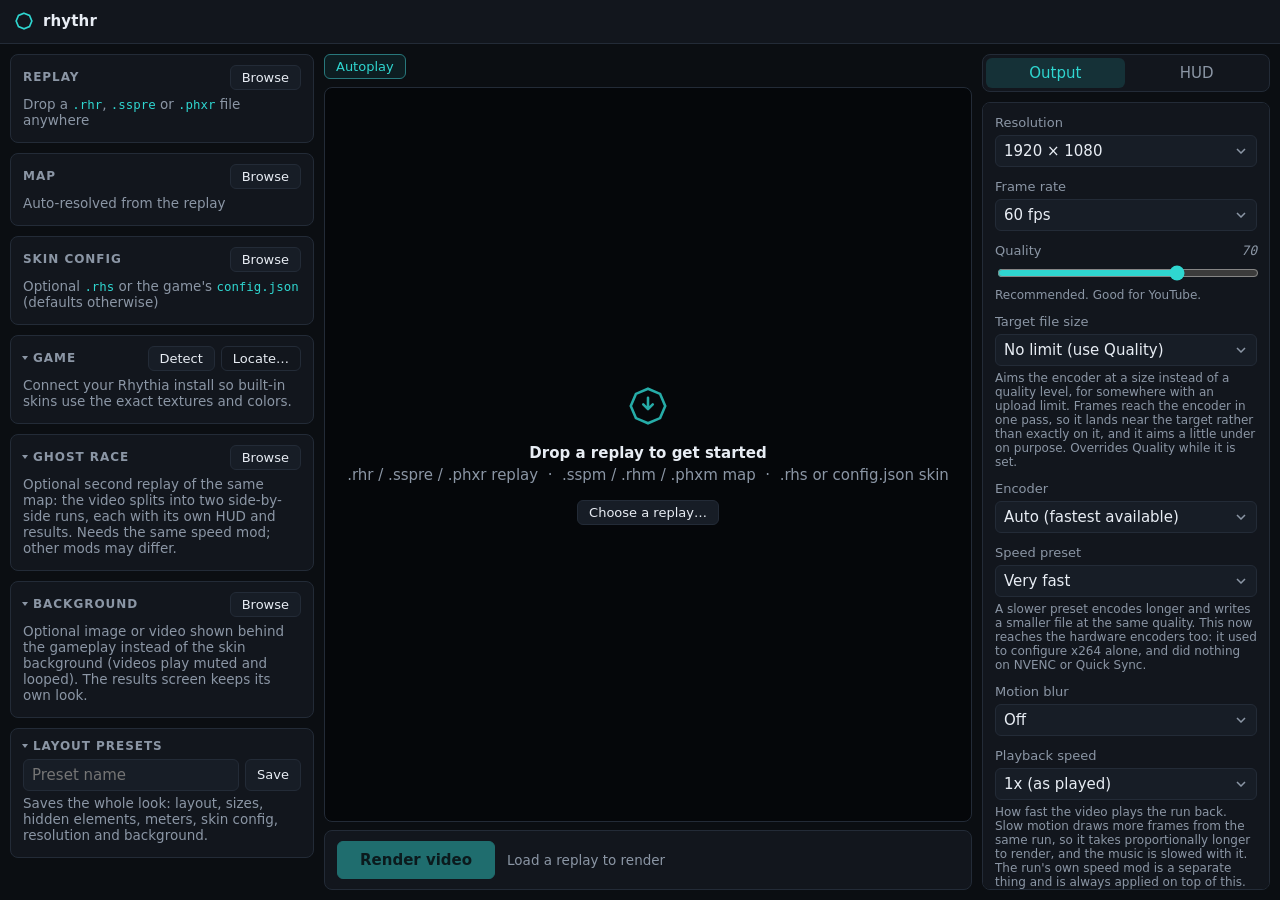
==== crates/gui/ui/index.html @ 2270a9af "Merge sspre into next: one branch for the combined test builds next collects every unreleased featur" ====
<!doctype html>
<html lang="en">
<head>
  <meta charset="utf-8" />
  <meta name="viewport" content="width=device-width, initial-scale=1" />
  <title>rhythr</title>
  <link rel="stylesheet" href="style.css" />
</head>
<body>
  <header id="topbar">
    <div class="brand">
      <svg viewBox="0 0 24 24" width="20" height="20" aria-hidden="true">
        <polygon points="12,2.6 18.6,5.4 21.4,12 18.6,18.6 12,21.4 5.4,18.6 2.6,12 5.4,5.4"
                 fill="none" stroke="var(--accent)" stroke-width="2"/>
      </svg>
      <span>rhythr</span>
      <span class="ver" id="app-ver"></span>
    </div>
    <div id="topbar-info" class="muted"></div>
  </header>

  <main id="layout">
    <!-- ─────────── left rail: sources ─────────── -->
    <aside id="sources">
      <section class="card" id="card-replay">
        <div class="card-head">
          <h2>Replay</h2>
          <button class="btn small" id="btn-replay">Browse</button>
        </div>
        <div class="card-body" id="replay-body">
          <p class="hint">Drop a <code>.rhr</code>, <code>.sspre</code> or <code>.phxr</code> file anywhere</p>
        </div>
      </section>

      <section class="card" id="card-map">
        <div class="card-head">
          <h2>Map</h2>
          <span class="head-actions">
            <button class="btn small" id="btn-map-dl" hidden>Download</button>
            <button class="btn small" id="btn-map">Browse</button>
          </span>
        </div>
        <div class="card-body" id="map-body">
          <p class="hint">Auto-resolved from the replay</p>
        </div>
      </section>

      <section class="card" id="card-config">
        <div class="card-head">
          <h2>Skin config</h2>
          <span class="head-actions">
            <button class="btn small ghost" id="btn-config-clear" hidden>Clear</button>
            <button class="btn small" id="btn-config">Browse</button>
          </span>
        </div>
        <div class="card-body" id="config-body">
          <p class="hint">Optional <code>.rhs</code> or the game's <code>config.json</code> (defaults otherwise)</p>
        </div>
      </section>

      <section class="card optional" id="card-game">
        <div class="card-head">
          <h2>Game</h2>
          <span class="chip warn" id="game-head-chip" hidden>not connected</span>
          <span class="head-actions">
            <button class="btn small" id="btn-game-detect" title="Search your Steam libraries and read the built-in assets from the game">Detect</button>
            <button class="btn small ghost" id="btn-game-exe" title="Pick the Rhythia executable yourself">Locate…</button>
          </span>
        </div>
        <div class="card-body" id="game-body">
          <p class="hint">Connect your Rhythia install so built-in skins use the exact textures and colors.</p>
        </div>
      </section>

      <section class="card optional" id="card-ghost">
        <div class="card-head">
          <h2>Ghost race</h2>
          <span class="head-actions">
            <button class="btn small ghost" id="btn-ghost-clear" hidden>Clear</button>
            <button class="btn small" id="btn-ghost">Browse</button>
          </span>
        </div>
        <div class="card-body" id="ghost-body">
          <p class="hint">Optional second replay of the same map: the video splits into two side-by-side runs, each with its own HUD and results. Needs the same speed mod; other mods may differ.</p>
        </div>
      </section>

      <section class="card optional" id="card-background">
        <div class="card-head">
          <h2>Background</h2>
          <span class="head-actions">
            <button class="btn small ghost" id="btn-bg-clear" hidden>Clear</button>
            <button class="btn small" id="btn-bg">Browse</button>
          </span>
        </div>
        <div class="card-body" id="bg-body">
          <p class="hint">Optional image or video shown behind the gameplay instead of the skin background (videos play muted and looped). The results screen keeps its own look.</p>
        </div>
      </section>

      <section class="card optional" id="card-presets">
        <div class="card-head">
          <h2>Layout presets</h2>
        </div>
        <div class="card-body">
          <ul id="preset-list"></ul>
          <div class="row" style="display:flex;gap:6px;margin-top:6px">
            <input type="text" id="preset-name" placeholder="Preset name" style="flex:1;min-width:0" />
            <button class="btn small" id="btn-preset-save">Save</button>
          </div>
          <p class="hint">Saves the whole look: layout, sizes, hidden elements, meters, skin config, resolution and background.</p>
        </div>
      </section>

      <section class="card" id="card-recent" hidden>
        <div class="card-head"><h2>Recent replays</h2></div>
        <ul id="recent-list"></ul>
      </section>
    </aside>

    <!-- ─────────── center: preview + render ─────────── -->
    <section id="center">
      <div id="tools-row">
      <span id="mode-tools">
        <button class="btn small accent" id="btn-autoplay" title="Render a map with a synthetic cursor: no replay needed">Autoplay</button>
      </span>
      <span id="preview-tools" hidden>
        <button class="btn small accent" id="btn-analyze" hidden title="Open the Analyze window: full-size replay, slow motion, overlays and stats">Analyze</button>
        <button class="btn small" id="btn-kit" title="Design your own note from parts: add, cut, depth, glass, effects; one .rhs for rhythr and the game">Note Designer</button>
        <span class="tool-sep" aria-hidden="true"></span>
        <button class="btn small ghost" id="btn-edit-hud" title="Drag any HUD element where you want it. Positions save automatically and apply to every render">Edit HUD</button>
        <button class="btn small ghost" id="btn-hud-undo" hidden title="Undo the last layout change (Ctrl+Z)">Undo</button>
        <button class="btn small ghost" id="btn-hud-redo" hidden title="Redo an undone layout change (Ctrl+Y)">Redo</button>
        <button class="btn small ghost" id="btn-hud-grid" hidden title="Snap grid for the HUD editor">Grid: Off</button>
        <button class="btn small ghost" id="btn-hud-reset" hidden title="Put every HUD element (meters included) back to its standard position and size. Visibility and the meters' size sliders stay as they are">Reset layout</button>
      <span id="thumb-wrap">
        <button class="btn small" id="btn-frame" title="Save a shareable score card (PNG) of this run">Save thumbnail ▾</button>
        <div id="thumb-menu" hidden>
          <button data-w="1200" data-h="630">Discord<small>1200 × 630</small></button>
          <button data-w="1280" data-h="720">YouTube<small>1280 × 720</small></button>
          <button data-w="1080" data-h="1920">TikTok / Shorts<small>1080 × 1920</small></button>
          <button data-w="1080" data-h="1080">Square<small>1080 × 1080</small></button>
        </div>
      </span>
      </span>
      </div>
      <div id="preview-wrap">
        <div id="autoplay-picker" hidden role="dialog" aria-label="Exported maps">
          <div class="ap-head">
            <h3>Exported maps</h3>
            <span class="ap-actions">
              <button class="btn small ghost" id="ap-howto" type="button">How do I export?</button>
              <button class="btn small ghost" id="ap-open" type="button">Open folder</button>
              <button class="btn small ghost" id="ap-refresh" type="button">Refresh</button>
              <button class="btn small ghost" id="ap-choose" type="button" title="Pick the export folder yourself (for unusual installs)">Choose folder</button>
            </span>
            <span class="ap-path" id="ap-path"></span>
          </div>
          <div class="ap-howto" id="ap-howto-text" hidden>
            In the game, right-click a map in the song list and choose <b>Export</b>. The <code>.rhm</code> lands in the folder above and shows up here within a second, no restart needed.
            <ol><li>Right-click the map</li><li>Export</li><li>Come back here, it is in the list</li></ol>
          </div>
          <div class="ap-search"><input type="text" id="ap-search" placeholder="Search title, artist or mapper" aria-label="Search maps" spellcheck="false" /></div>
          <div class="ap-list" id="ap-list"></div>
          <div class="ap-empty" id="ap-empty" hidden>No exported maps yet. In the game, right-click a map and choose Export; it appears here on its own.</div>
          <div class="ap-foot"><span id="ap-count"></span><span>Newest first · Enter picks the first · Esc closes</span></div>
        </div>
        <div id="dropzone">
          <svg viewBox="0 0 24 24" width="44" height="44" aria-hidden="true">
            <polygon points="12,2.6 18.6,5.4 21.4,12 18.6,18.6 12,21.4 5.4,18.6 2.6,12 5.4,5.4"
                     fill="none" stroke="currentColor" stroke-width="1.4"/>
            <path d="M12 7.5v6.2m0 0-2.6-2.6m2.6 2.6 2.6-2.6" fill="none"
                  stroke="currentColor" stroke-width="1.4" stroke-linecap="round"/>
          </svg>
          <p><strong>Drop a replay to get started</strong></p>
          <p class="muted">.rhr / .sspre / .phxr replay &nbsp;·&nbsp; .sspm / .rhm / .phxm map &nbsp;·&nbsp; .rhs or config.json skin</p>
          <button class="btn small" id="btn-drop-open" type="button">Choose a replay…</button>
        </div>
        <img id="preview-img" alt="" hidden />
        <div id="preview-msg" hidden></div>
      </div>

      <div id="scrub-row" hidden>
        <span id="scrub-time" class="mono">0:00</span>
        <canvas id="scrubber" height="46"></canvas>
        <span id="scrub-len" class="mono">0:00</span>
      </div>
      <div id="clip-row" hidden>
        <button class="btn small" id="btn-clip-in" title="Clip starts at the playhead">Set start</button>
        <button class="btn small" id="btn-clip-out" title="Clip ends at the playhead">Set end</button>
        <input type="text" id="clip-in" class="mono" inputmode="decimal" spellcheck="false"
               style="width:6.4rem" aria-label="Clip start"
               title="Clip start as mm:ss.ms. Type it, or nudge with ↑ / ↓ (one frame, Shift = one second)" />
        <span class="muted" aria-hidden="true">-</span>
        <input type="text" id="clip-out" class="mono" inputmode="decimal" spellcheck="false"
               style="width:6.4rem" aria-label="Clip end"
               title="Clip end as mm:ss.ms. Type it, or nudge with ↑ / ↓ (one frame, Shift = one second)" />
        <span id="clip-label" class="mono muted" title="Clip length"></span>
        <button class="btn small ghost" id="btn-clip-clear" hidden title="Render the full run again">✕</button>
        <span style="flex:1"></span>
        <span id="clip-suggest"></span>
        <input type="text" id="clip-mark-name" placeholder="name this range" style="width:8.5rem" hidden />
        <button class="btn small ghost" id="btn-clip-save" hidden title="Save this range so it survives the next one and the next session">Save range</button>
      </div>
      <div id="clip-marks" hidden></div>

      <div id="render-bar">
        <button class="btn primary" id="btn-render" disabled>Render video</button>
        <button class="btn danger" id="btn-cancel" hidden>Cancel</button>
        <div id="render-status">
          <div id="render-progress-track" hidden><div id="render-progress-fill"></div></div>
          <div id="render-text" class="muted">Load a replay to render</div>
          <div id="render-target" class="muted mono" hidden></div>
        </div>
        <button class="btn ghost" id="btn-open-out" hidden>Show file</button>
      </div>
    </section>

    <!-- ─────────── right: settings ─────────── -->
    <aside id="settings">
      <nav id="tabs">
        <button class="tab" data-tab="autoplay" id="tab-btn-autoplay" hidden>Autoplay</button>
        <button class="tab active" data-tab="output">Output</button>
        <button class="tab" data-tab="hud">HUD</button>
      </nav>

      <div class="tab-page" id="tab-autoplay" hidden>
        <div class="field">
          <span>Aim</span>
          <div class="seg" role="group" aria-label="Aim">
            <button type="button" id="ap-aim-centre" class="on">Centre</button>
            <button type="button" id="ap-aim-flow">Flow</button>
          </div>
          <span class="sub" id="ap-aim-hint">Through the centre of every note. In a stream the speed stays steady and a back-and-forth loops, but a corner is turned on the note itself.</span>
        </div>
        <div class="field">
          <span>Movement</span>
          <div class="seg" role="group" aria-label="Movement">
            <button type="button" id="ap-movement-normal">Normal</button>
            <button type="button" id="ap-movement-dance" class="on">Cursor dance</button>
          </div>
          <span class="sub" id="ap-movement-hint">One round line through the notes, swung wide: the farther the next note and the more time, the wider the arc, and a straight row of jumps is woven through from side to side. Same spot with time: a boomerang out and back. Never a jump, never a spike on a note.</span>
        </div>
        <label class="field" id="ap-dance-field">
          <span>Dance amount <em id="ap-dance-val" class="mono">medium</em></span>
          <input type="range" id="ap-dance" min="1" max="3" step="1" value="2" />
          <span class="sub">How wide the arcs and boomerangs get when there is time. Close notes always stay almost straight, whatever this says.</span>
        </label>
        <label class="field">
          <span>Rest in the centre after <em id="ap-rest-val" class="mono">4.5 s</em></span>
          <input type="range" id="ap-rest" min="2" max="8" step="0.5" value="4.5" />
          <span class="sub" id="ap-rest-hint">Real seconds without a note. With a speed mod the map time is divided by it, so the feel stays the same.</span>
        </label>
        <div class="field">
          <span>Speed mod</span>
          <select id="ap-speed"></select>
          <span class="sub">Song, approach and the cursor all follow it, like the game's own speed mod.</span>
        </div>
        <div class="field">
          <span>Banner</span>
          <div class="seg" role="group" aria-label="Banner">
            <button type="button" id="ap-banner-on" class="on">On</button>
            <button type="button" id="ap-banner-off">Off</button>
          </div>
          <span class="sub" id="ap-banner-hint">The AUTOPLAY ticker runs across the top of the video.</span>
        </div>
        <div class="ap-fixed"><span>Player name</span><span class="mono">Autoplay</span></div>
        <div class="ap-fixed"><span>Accuracy</span><span class="mono">100.00%, full combo</span></div>
        <div class="ap-note" id="ap-note" hidden></div>
        <div class="ap-note"><b>Marked as autoplay.</b> Every autoplay render carries a hidden mark that survives re-encoding and a metadata tag; neither can be switched off. The banner across the top is yours to keep or drop.</div>
      </div>

      <div class="tab-page" id="tab-output">
        <div class="field">
          <span>Resolution</span>
          <select id="set-res">
            <option value="1280x720">1280 × 720</option>
            <option value="1920x1080" selected>1920 × 1080</option>
            <option value="2560x1440">2560 × 1440</option>
            <option value="3840x2160">3840 × 2160</option>
            <option value="1080x1920">1080 × 1920 (vertical)</option>
            <option value="720x1280">720 × 1280 (vertical)</option>
            <option value="custom">Custom…</option>
          </select>
          <div class="row" id="res-custom" hidden>
            <input type="text" id="set-res-w" class="mono" inputmode="numeric" spellcheck="false"
                   aria-label="Width" title="Width in pixels (320-7680, rounded to a multiple of 4 so the colour conversion stays on the GPU)" />
            <span class="sub" style="align-self:center">×</span>
            <input type="text" id="set-res-h" class="mono" inputmode="numeric" spellcheck="false"
                   aria-label="Height" title="Height in pixels (240-4320, rounded to an even number)" />
          </div>
        </div>
        <div class="field">
          <span>Frame rate</span>
          <select id="set-fps">
            <option value="30">30 fps</option>
            <option value="60" selected>60 fps</option>
            <option value="120">120 fps</option>
            <option value="custom">Custom…</option>
          </select>
          <input type="text" id="set-fps-custom" class="mono" inputmode="numeric" spellcheck="false"
                 aria-label="Frames per second" title="Frames per second (24-240)" hidden />
        </div>
        <label class="field">
          <span>Quality <em id="quality-val" class="mono">70</em></span>
          <input type="range" id="set-quality" min="0" max="100" step="5" value="70" />
          <span class="sub" id="quality-hint">Recommended. Good for YouTube.</span>
        </label>
        <label class="field">
          <span>Target file size</span>
          <select id="set-targetsize">
            <option value="0" selected>No limit (use Quality)</option>
            <option value="10">10 MB</option>
            <option value="25">25 MB</option>
            <option value="50">50 MB</option>
            <option value="100">100 MB</option>
            <option value="500">500 MB</option>
          </select>
          <span class="sub" id="targetsize-note">Aims the encoder at a size instead of a quality level, for somewhere with an upload limit. Frames reach the encoder in one pass, so it lands near the target rather than exactly on it, and it aims a little under on purpose. Overrides Quality while it is set.</span>
        </label>
        <label class="field">
          <span>Encoder</span>
          <select id="set-encoder">
            <option value="auto" selected>Auto (fastest available)</option>
          </select>
          <span class="sub" id="encoder-note" hidden></span>
        </label>
        <label class="field">
          <span>Speed preset</span>
          <select id="set-preset">
            <option value="ultrafast">Ultrafast</option>
            <option value="superfast">Superfast</option>
            <option value="veryfast" selected>Very fast</option>
            <option value="faster">Faster</option>
            <option value="fast">Fast</option>
            <option value="medium">Medium</option>
            <option value="slow">Slow</option>
            <option value="slower">Slower</option>
            <option value="veryslow">Very slow</option>
          </select>
          <span class="sub">A slower preset encodes longer and writes a smaller file at the same quality. This now reaches the hardware encoders too: it used to configure x264 alone, and did nothing on NVENC or Quick Sync.</span>
        </label>
        <label class="field">
          <span>Motion blur</span>
          <select id="set-mblur">
            <option value="0" selected>Off</option>
            <option value="1">Light</option>
            <option value="2">Strong</option>
          </select>
        </label>
        <label class="field">
          <span>Playback speed</span>
          <select id="set-outspeed">
            <option value="0.1">0.1x (ten times as long)</option>
            <option value="0.25">0.25x (four times as long)</option>
            <option value="0.5">0.5x (twice as long)</option>
            <option value="0.75">0.75x</option>
            <option value="1" selected>1x (as played)</option>
            <option value="1.5">1.5x</option>
            <option value="2">2x (half as long)</option>
            <option value="4">4x (a quarter as long)</option>
          </select>
          <span class="sub">How fast the video plays the run back. Slow motion draws more frames from the same run, so it takes proportionally longer to render, and the music is slowed with it. The run's own speed mod is a separate thing and is always applied on top of this.</span>
        </label>
        <div class="field">
          <span>Soundtrack</span>
          <div class="row">
            <input type="text" id="set-audio" placeholder="The map's own audio" readonly />
            <button class="btn small" id="btn-audio">…</button>
            <button class="btn small ghost" id="btn-audio-clear" hidden>Clear</button>
          </div>
          <span class="check" id="audio-ownspeed-row" hidden><input type="checkbox" id="set-audio-ownspeed" /> Keep this track at its own speed</span>
          <span class="sub" id="audio-note">Use a different file instead of the map's audio. Needed for maps whose file stores only the song's name, which otherwise render silent. Leave the box unticked when the file is the map's song (it then follows the run's speed mod, as the game does); tick it when it is a replacement soundtrack that should play unaltered.</span>
        </div>
        <label class="field">
          <span>Speed-mod pitch</span>
          <select id="set-pitch">
            <option value="auto" selected>Follow the replay</option>
            <option value="pitched">Pitched (shifts with the speed)</option>
            <option value="locked">Locked (tempo only)</option>
          </select>
          <span class="sub">What a speed mod does to the song, mirroring the game's own Pitch Lock toggle. Replays from Release 41 onwards record the player's choice and "Follow the replay" uses it; older replays were always pitched. Only audible on runs with a speed mod.</span>
        </label>
        <label class="field">
          <span>Music volume <em id="musicvol-val" class="mono">100%</em></span>
          <input type="range" id="set-musicvol" min="0" max="150" step="5" value="100" />
        </label>
        <label class="field">
          <span>Hit sounds <em id="hitvol-val" class="mono">50%</em></span>
          <input type="range" id="set-hitvol" min="0" max="150" step="5" value="50" />
          <select id="set-hitsound" style="margin-top:4px">
            <option value="default" selected>Default (the game's hit sound)</option>
            <option value="bass">Bass</option>
            <option value="creamy">Creamy</option>
            <option value="pick">Pick</option>
            <option value="vulnus">Vulnus</option>
            <option value="__custom">Choose a file…</option>
          </select>
          <button class="btn small ghost" id="btn-hitsound-play" style="margin-top:4px" title="Play the selected hit sound">▶ Preview sound</button>
          <span class="sub">Hit/miss sounds at the exact hit times. The named packs are the game's own alternatives; a chosen file can be any audio your ffmpeg reads. Needs the game connected for the built-ins. 0% = off.</span>
        </label>
        <label class="field">
          <span>Results screen</span>
          <select id="set-results">
            <option value="0">Off</option>
            <option value="4" selected>4 seconds</option>
            <option value="6">6 seconds</option>
            <option value="10">10 seconds</option>
          </select>
          <span class="sub" id="results-note" hidden></span>
        </label>
        <div class="field">
          <span>Output folder</span>
          <div class="row">
            <input type="text" id="set-outdir" placeholder="Videos folder" readonly />
            <button class="btn small" id="btn-outdir">…</button>
          </div>
        </div>
        <label class="field">
          <span>File name</span>
          <input type="text" id="set-filename" placeholder="Player - Song.mp4" />
        </label>
        <details id="advanced">
          <summary>Advanced</summary>
          <label class="field">
            <span>Interface size <em id="uiscale-val" class="mono">100%</em></span>
            <input type="range" id="set-uiscale" min="80" max="160" step="5" value="100" />
            <span class="sub">Size of this window's text and panels: Ctrl+= larger, Ctrl+- smaller, Ctrl+0 back to 100%. Does not affect the render.</span>
          </label>
          <label class="field">
            <span>ffmpeg path</span>
            <input type="text" id="set-ffmpeg" placeholder="bundled / PATH" />
          </label>
          <label class="field">
            <span class="check"><input type="checkbox" id="set-tcpfeed" /> Fast frame transport</span>
            <span class="sub">Sends frames to the encoder over a local connection instead of a pipe. Worth up to a third of the render time on a fast graphics card, nothing on a slow one. Checked before it is used and quietly skipped if your ffmpeg cannot do it.</span>
          </label>
          <div class="field">
            <span>Write size</span>
            <div class="row">
              <select id="set-socket-chunk"
                      title="How much of each frame is handed over per write. 256 KiB was at or near the fastest at every output size measured">
                <option value="64">64 KiB</option>
                <option value="256">256 KiB (recommended)</option>
                <option value="1024">1 MiB</option>
                <option value="0">Whole frame</option>
              </select>
              <button class="btn small" id="btn-bench-transport"
                      title="Try every way of handing frames to the encoder and keep the fastest one for this machine">Measure fastest</button>
            </div>
            <span class="sub" id="bench-note">Pick one yourself, or let rhythr measure. Measuring takes about ten seconds and keeps its result, including across updates. It measures the transport alone (nothing rendered, nothing encoded), so its number is far above real render speed, and it only changes your choice when something is faster by more than the measurement can be wrong by.</span>
          </div>
          <div class="field">
            <span>Diagnostics</span>
            <div class="row">
              <button class="btn small" id="btn-diagnostics"
                      title="Write a text file describing this build, your ffmpeg and encoders, your GPU and what is loaded (everything a bug report needs)">Save to file…</button>
              <button class="btn small" id="btn-diagnostics-copy"
                      title="Put the same report on the clipboard, ready to paste into a bug report">Copy</button>
            </div>
            <span class="sub" id="diagnostics-note">No personal data: home folders are shortened to ~ and only file names are listed.</span>
          </div>
        </details>
      </div>

      <div class="tab-page" id="tab-hud" hidden>
        <div class="hud-note muted">
          Overrides sit on top of the skin config and are saved for every
          future render. <span class="dot mod"></span> = differs from config.
        </div>
        <div id="hud-groups"></div>
        <button class="btn ghost wide" id="btn-hud-config-reset">Reset all to config</button>
      </div>
    </aside>
  </main>

  <div id="update-banner" hidden>
    <span id="update-text"></span>
    <button class="btn small primary" id="btn-update">Install &amp; restart</button>
    <button class="btn small ghost" id="btn-update-later">Later</button>
  </div>
  <div id="drop-overlay" hidden><span>Drop to load</span></div>
  <script src="app.js"></script>
</body>
</html>
---- crates/gui/ui/style.css ----
/* rhythr desktop UI: dark, committed to the game's look. */

:root {
  --bg: #0b0e12;
  --panel: #12161d;
  --panel-2: #171d26;
  --border: #232b37;
  --text: #e8edf4;
  --muted: #8b96a5;
  --accent: #2fd6d0;
  --accent-soft: rgba(47, 214, 208, 0.14);
  --danger: #ff5d6c;
  --ok: #58d68b;
  --warn: #f2c14e;
  --radius: 8px;
  --radius-sm: 6px;
  --radius-pill: 99px;

  /* Every size the interface scale has to move is expressed against the root
     font size, so setting --ui-scale (app.js) is all the scaling there is. */
  --ui-scale: 1;
  font-size: calc(15px * var(--ui-scale));
  --fs-xs: 0.8rem;
  --fs-sm: 0.8667rem;
  --fs-md: 0.9rem;
  --fs-lg: 0.9333rem;
  --fs-xl: 1.3333rem;
  --pad-card: 0.6667rem 0.8rem;
  --pad-row: 0.3333rem 0.4rem;
  --topbar-h: 2.9333rem;
}

* { box-sizing: border-box; }

/* display:flex/grid on a rule would defeat the hidden attribute. */
[hidden] { display: none !important; }

select, option { background: var(--panel-2); color: var(--text); }

html, body {
  margin: 0;
  height: 100%;
  background: var(--bg);
  color: var(--text);
  font-family: system-ui, -apple-system, "Segoe UI", sans-serif;
  overflow: hidden;
  user-select: none;
  -webkit-user-select: none;
}

.mono { font-family: ui-monospace, "Cascadia Mono", Consolas, monospace; font-variant-numeric: tabular-nums; }
.muted { color: var(--muted); }
code { font-family: ui-monospace, Consolas, monospace; color: var(--accent); font-size: 0.92em; }

/* ───────────────────────── frame ───────────────────────── */

#topbar {
  display: flex; align-items: center; justify-content: space-between;
  height: var(--topbar-h); padding: 0 0.9333rem;
  border-bottom: 1px solid var(--border);
  background: var(--panel);
}
.brand { display: flex; align-items: center; gap: 9px; font-weight: 600; letter-spacing: 0.01em; }
.brand .ver { color: var(--muted); font-weight: 400; font-size: var(--fs-sm); }
#topbar-info { font-size: var(--fs-sm); }

#layout {
  display: grid;
  grid-template-columns: 20.2667rem 1fr 19.2rem;
  gap: 0.6667rem;
  padding: 0.6667rem;
  height: calc(100vh - var(--topbar-h));
  min-height: 0;
}

#sources, #settings { display: flex; flex-direction: column; gap: 0.6667rem; min-height: 0; overflow-y: auto; overflow-x: hidden; }
#center { display: flex; flex-direction: column; gap: 0.5333rem; min-width: 0; min-height: 0; justify-content: center; }

/* ───────────────────────── cards ───────────────────────── */

.card {
  background: var(--panel);
  border: 1px solid var(--border);
  border-radius: var(--radius);
  padding: var(--pad-card);
  flex-shrink: 0;
}
.card-head { display: flex; align-items: center; justify-content: space-between; margin-bottom: 6px; }
.card-head h2 { margin: 0; font-size: var(--fs-xs); text-transform: uppercase; letter-spacing: 0.08em; color: var(--muted); font-weight: 600; }

/* Optional sources (game link, ghost, background, presets) each held a
   paragraph of explanation forever, so the rail was eight equally loud
   cards. They fold away; the title stays as the way back in. */
.card.optional .card-head h2 {
  cursor: pointer;
  display: inline-flex; align-items: center; gap: 6px;
  user-select: none;
}
.card.optional .card-head h2::before {
  content: ""; width: 0; height: 0;
  border-left: 4px solid currentColor;
  border-top: 3.5px solid transparent;
  border-bottom: 3.5px solid transparent;
  transform: rotate(90deg);
  transition: transform 120ms ease;
}
.card.optional.collapsed .card-head h2::before { transform: rotate(0deg); }
.card.optional.collapsed .card-body { display: none; }
.card.optional .card-head h2:hover { color: var(--text); }
.card.optional.collapsed .card-head { margin-bottom: 0; }
.head-actions { display: flex; gap: 6px; }
.card-body .hint { margin: 4px 0; color: var(--muted); font-size: var(--fs-md); }

.src-title { font-weight: 600; margin: 2px 0 3px; overflow-wrap: anywhere; }
.src-meta { font-size: var(--fs-sm); color: var(--muted); line-height: 1.55; overflow-wrap: anywhere; }
/* A file path has no spaces to break at, so it used to widen the whole rail
   and put a horizontal scrollbar under it. Keep it on one line, full text in
   the tooltip. */
.src-path {
  white-space: nowrap; overflow: hidden; text-overflow: ellipsis;
}
.src-meta b { color: var(--text); font-weight: 500; }

/* Numeric fields want tabular figures, but `input, select { font: inherit }`
   further down outranks the .mono class, so they are named here instead. */
#clip-row input,
#tab-output input.mono {
  font-family: ui-monospace, "Cascadia Mono", Consolas, monospace;
  font-variant-numeric: tabular-nums;
}

.chip {
  display: inline-flex; align-items: center; gap: 5px;
  font-size: var(--fs-xs); padding: 2px 8px; border-radius: var(--radius-pill);
  border: 1px solid var(--border); margin-top: 6px;
}
.chip::before { content: ""; width: 6px; height: 6px; border-radius: 50%; background: currentColor; }
.chip.ok { color: var(--ok); border-color: rgba(88, 214, 139, 0.35); }
.chip.bad { color: var(--danger); border-color: rgba(255, 93, 108, 0.4); }
.chip.warn { color: var(--warn); border-color: rgba(242, 193, 78, 0.4); }
/* Inline warning inside a meta line, where a chip would be too loud. */
.warnish { color: var(--warn); }

/* Saved clip ranges, under the clip row. */
#clip-marks { display: flex; flex-wrap: wrap; gap: 0.2667rem; margin-top: 0.2667rem; }
#clip-marks .mark {
  display: inline-flex; align-items: center; gap: 0.2667rem;
  border: 1px solid var(--border); border-radius: 999px;
  padding: 0.0667rem 0.2667rem 0.0667rem 0.5333rem;
  font-size: 0.7333rem; background: var(--panel);
}
#clip-marks .mark button {
  background: none; border: 0; color: inherit; cursor: pointer;
  padding: 0 0.1333rem; font: inherit; opacity: 0.6;
}
#clip-marks .mark button:hover { opacity: 1; }
#clip-marks .mark .go { cursor: pointer; }
#clip-marks .mark.on { border-color: var(--accent); color: var(--accent); }
.chip.info { color: var(--accent); border-color: rgba(47, 214, 208, 0.35); }

/* Recent replays and layout presets are the same row in two rails. */
#recent-list, #preset-list { list-style: none; margin: 0; padding: 0; }
#recent-list li, #preset-list li {
  padding: var(--pad-row); border-radius: 5px; cursor: pointer;
  font-size: var(--fs-sm); color: var(--muted);
}
#recent-list li:hover, #preset-list li:hover { background: var(--panel-2); color: var(--text); }
#recent-list li { white-space: nowrap; overflow: hidden; text-overflow: ellipsis; }

/* ───────────────────────── preview ───────────────────────── */

#preview-wrap {
  position: relative; flex: 1; min-height: 0; width: 100%; align-self: center;
  background: #05070a;
  border: 1px solid var(--border); border-radius: var(--radius);
  display: flex; align-items: center; justify-content: center;
  overflow: hidden;
}
#preview-img { max-width: 100%; max-height: 100%; display: block; }
#dropzone { text-align: center; color: var(--muted); }
#dropzone svg { color: var(--accent); opacity: 0.8; margin-bottom: 8px; }
#dropzone p { margin: 4px 0; }
#dropzone button { margin-top: 12px; }
#dropzone strong { color: var(--text); font-weight: 600; }

#preview-msg {
  position: absolute; inset: auto 0 0 0; padding: 6px 10px;
  background: rgba(11, 14, 18, 0.85); color: var(--warn); font-size: var(--fs-sm);
}

#scrub-row { display: flex; align-items: center; gap: 10px; flex: 1 1 52px; min-height: 52px; max-height: 150px; }
#scrub-row span { font-size: var(--fs-sm); color: var(--muted); width: 3.2rem; text-align: center; }
#scrubber {
  flex: 1; height: 100%; min-height: 52px; min-width: 0;
  background: var(--panel);
  border: 1px solid var(--border); border-radius: var(--radius-sm);
  cursor: crosshair; display: block;
}

/* ───────────────────────── render bar ───────────────────────── */

#render-bar {
  display: flex; align-items: center; gap: 12px;
  background: var(--panel);
  border: 1px solid var(--border); border-radius: var(--radius);
  padding: var(--pad-card); flex-shrink: 0;
}
#render-status { flex: 1; min-width: 0; }
#render-text { font-size: var(--fs-md); white-space: nowrap; overflow: hidden; text-overflow: ellipsis; }
/* Progress is one line that must not reflow while it ticks; the finished
   message is two, because the timing under it is the point of reading it. */
#render-text.done { white-space: pre-line; overflow: visible; text-overflow: clip; overflow-wrap: anywhere; }
/* The one place text must be copyable: a render failure is the message people
   are asked to send on, and the app selects nothing by default. */
#render-text, #render-target, #preview-msg { user-select: text; -webkit-user-select: text; }
#render-text.done { line-height: 1.35; font-size: var(--fs-sm); }
/* The file a render will write, so it is knowable before it runs. */
#render-target {
  font-size: var(--fs-xs); opacity: 0.75; margin-top: 2px;
  white-space: nowrap; overflow: hidden; text-overflow: ellipsis;
}
#render-progress-track {
  height: 6px; border-radius: 3px; background: var(--panel-2);
  overflow: hidden; margin-bottom: 5px;
}
#render-progress-fill {
  height: 100%; width: 0%;
  background: var(--accent);
  border-radius: 3px;
  transition: width 0.15s linear;
}

/* ───────────────────────── buttons ───────────────────────── */

.btn {
  font: inherit; color: var(--text);
  background: var(--panel-2);
  border: 1px solid var(--border); border-radius: var(--radius-sm);
  padding: 0.4667rem 0.9333rem; cursor: pointer;
}
.btn:hover { border-color: var(--muted); }
.btn:disabled { opacity: 0.45; cursor: default; }
.btn:disabled:hover { border-color: var(--border); }
.btn.small { padding: 0.2667rem 0.7333rem; font-size: var(--fs-sm); }
.btn.wide { width: 100%; }
.btn.ghost { background: transparent; }
.btn.primary {
  background: var(--accent); border-color: var(--accent);
  color: #04211f; font-weight: 600; padding: 0.6rem 1.4667rem;
}
.btn.primary:hover:not(:disabled) { filter: brightness(1.1); }
/* One step below primary: marks the useful action in a toolbar without
   competing with Render video, the page's single filled button. */
.btn.accent {
  color: var(--accent);
  border-color: color-mix(in srgb, var(--accent) 45%, var(--border));
  background: color-mix(in srgb, var(--accent) 8%, transparent);
}
.btn.accent:hover:not(:disabled) { border-color: var(--accent); }
/* Separates the run-level actions from the HUD editing tools. */
.tool-sep {
  display: inline-block; width: 1px; height: 15px; margin: 0 4px -3px;
  background: var(--border);
}
.btn.danger { background: transparent; border-color: var(--danger); color: var(--danger); }
/* Tabs, HUD switches, rail rows and menu items are not .btn, and a keyboard
   user has to be able to see them just the same. */
.btn:focus-visible,
.tab:focus-visible,
.hud-row:focus-visible,
.card.optional .card-head h2:focus-visible,
#recent-list li:focus-visible,
#preset-list li:focus-visible,
#preset-list li .del:focus-visible,
#hud-grid-menu button:focus-visible,
#thumb-menu button:focus-visible {
  outline: 2px solid var(--accent);
  outline-offset: 1px;
}

/* ───────────────────────── settings sidebar ───────────────────────── */

#tabs {
  display: grid; grid-auto-flow: column; grid-auto-columns: 1fr;
  background: var(--panel);
  border: 1px solid var(--border); border-radius: var(--radius);
  padding: 3px; gap: 3px; flex-shrink: 0;
}
.tab {
  font: inherit; padding: 6px 0; border: 0; border-radius: var(--radius-sm);
  background: transparent; color: var(--muted); cursor: pointer; font-weight: 500;
}
.tab.active { background: var(--accent-soft); color: var(--accent); }

.tab-page {
  background: var(--panel);
  border: 1px solid var(--border); border-radius: var(--radius);
  padding: 0.8rem; display: flex; flex-direction: column; gap: 0.8rem;
  overflow-y: auto;
}

.field { display: flex; flex-direction: column; gap: 5px; }
.field > span { font-size: var(--fs-sm); color: var(--muted); display: flex; justify-content: space-between; }
.field .sub { font-size: var(--fs-xs); color: var(--muted); font-style: normal; }
/* A checkbox belongs next to its words; the row default spreads its two ends
   apart, which for a tickbox reads as two unrelated controls. */
.field > span.check { justify-content: flex-start; align-items: center; gap: 8px; }
.field > span.check input { width: auto; flex: none; margin: 0; }
.field .row { display: flex; gap: 6px; }
.field .row input { flex: 1; min-width: 0; }

input[type="text"], select {
  font: inherit; color: var(--text);
  background: var(--panel-2);
  border: 1px solid var(--border); border-radius: var(--radius-sm);
  padding: 6px 8px; width: 100%;
}
select {
  -webkit-appearance: none; appearance: none;
  background-image: url("data:image/svg+xml,%3Csvg xmlns='http://www.w3.org/2000/svg' width='10' height='6'%3E%3Cpath d='M1 1l4 4 4-4' fill='none' stroke='%238b96a5' stroke-width='1.5'/%3E%3C/svg%3E");
  background-repeat: no-repeat;
  background-position: right 10px center;
  padding-right: 26px;
}
input[type="text"]:focus, select:focus { outline: none; border-color: var(--accent); }
input[type="range"] { accent-color: var(--accent); width: 100%; }

details#advanced summary { cursor: pointer; color: var(--muted); font-size: var(--fs-md); }
details#advanced[open] summary { margin-bottom: 10px; }
details#advanced > div, details#advanced > label { margin-bottom: 10px; }

/* ───────────────────────── HUD tab ───────────────────────── */

.hud-note { font-size: 0.8333rem; line-height: 1.5; }
.hud-group-title {
  font-size: var(--fs-xs); text-transform: uppercase; letter-spacing: 0.08em;
  color: var(--muted); font-weight: 600; margin: 8px 0 4px;
}
.hud-row {
  display: flex; align-items: center; justify-content: space-between;
  padding: var(--pad-row); border-radius: var(--radius-sm); cursor: pointer; gap: 8px;
}
.hud-row:hover { background: var(--panel-2); }
.hud-row .name { flex: 1; font-size: var(--fs-lg); }
.hud-row .name small { display: block; color: var(--muted); font-size: var(--fs-xs); }
.dot { width: 7px; height: 7px; border-radius: 50%; display: inline-block; flex-shrink: 0; }
.dot.mod { background: var(--warn); }

.switch {
  width: 30px; height: 17px; border-radius: var(--radius-pill); flex-shrink: 0;
  background: var(--panel-2); border: 1px solid var(--border);
  position: relative; transition: background 0.12s;
}
.switch::after {
  content: ""; position: absolute; top: 2px; left: 2px;
  width: 11px; height: 11px; border-radius: 50%;
  background: var(--muted); transition: transform 0.12s, background 0.12s;
}
.hud-row[data-on="1"] .switch { background: var(--accent-soft); border-color: var(--accent); }
.hud-row[data-on="1"] .switch::after { transform: translateX(13px); background: var(--accent); }

/* ───────────────────────── drop overlay ───────────────────────── */

#drop-overlay {
  position: fixed; inset: 0; z-index: 50;
  background: rgba(11, 14, 18, 0.72);
  border: 2px dashed var(--accent);
  display: flex; align-items: center; justify-content: center;
  font-size: var(--fs-xl); font-weight: 600; color: var(--accent);
  pointer-events: none;
}

/* A card lit up as the drop target while a dragged file hovers it. */
.card.drop-target {
  outline: 2px solid var(--accent);
  outline-offset: -1px;
  background: var(--accent-soft);
}

/* Meter boxes in the editor (client-side geometry) get a dotted outline
   so they read as extras next to the renderer-backed element boxes. */
.hud-edit-box.meter { border-style: dotted; }

/* Preset list: click a row to apply, ✕ to delete. */
#preset-list li { display: flex; align-items: center; gap: 6px; }
#preset-list li .name { flex: 1; min-width: 0; overflow: hidden; text-overflow: ellipsis; white-space: nowrap; }
#preset-list li .del {
  border: 0; background: none; color: var(--muted); cursor: pointer;
  font-size: var(--fs-sm); padding: 0 4px; border-radius: 4px;
}
#preset-list li .del:hover { color: var(--danger); }

/* Clip row under the scrubber. */
#clip-row {
  display: flex; align-items: center; gap: 8px; flex-shrink: 0;
  font-size: var(--fs-sm);
}
#clip-row .chip { margin-top: 0; cursor: pointer; }
#clip-row .chip:hover { border-color: var(--accent); color: var(--accent); }

/* HUD editor: corner resize handle (arrow in a circle) on every box. */
.hud-resize {
  position: absolute; top: -9px; right: -9px;
  width: 18px; height: 18px; border-radius: 50%;
  background: var(--accent); color: #07272b;
  display: flex; align-items: center; justify-content: center;
  font-size: var(--fs-xs); line-height: 1; font-weight: 700;
  cursor: nwse-resize; pointer-events: auto; user-select: none;
}
.hud-resize::before { content: "⤢"; }

/* HUD editor: snap-grid picker dropdown. */
#hud-grid-menu {
  position: absolute; z-index: 60;
  background: var(--panel-2); border: 1px solid var(--border);
  border-radius: var(--radius); padding: 4px;
  display: flex; flex-direction: column; gap: 2px; min-width: 110px;
}
#hud-grid-menu button {
  background: none; border: none; color: var(--text);
  padding: 5px 10px; text-align: left; border-radius: var(--radius-sm);
  font-size: var(--fs-sm); cursor: pointer;
}
#hud-grid-menu button:hover { background: var(--panel); }
#hud-grid-menu button.active { color: var(--accent); font-weight: 600; }


.meter-opts {
  margin: 2px 6px 8px 14px; padding: 8px 10px;
  border-left: 2px solid var(--accent-soft);
  display: flex; flex-direction: column; gap: 6px; font-size: var(--fs-sm);
  color: var(--muted);
}
.meter-opts label { display: flex; align-items: center; gap: 8px; }
.meter-opts input[type="range"] { flex: 1; }

#update-banner {
  position: fixed; left: 50%; bottom: 14px; transform: translateX(-50%);
  display: flex; align-items: center; gap: 10px; z-index: 40;
  background: var(--panel-2); border: 1px solid var(--accent);
  border-radius: var(--radius); padding: 8px 12px; font-size: var(--fs-md);
  box-shadow: 0 6px 24px rgba(0, 0, 0, 0.5);
}

::-webkit-scrollbar { width: 9px; }
::-webkit-scrollbar-thumb { background: var(--border); border-radius: 5px; }
::-webkit-scrollbar-track { background: transparent; }

#preview-tools { display: flex; gap: 6px; align-items: center; justify-content: flex-end; flex-shrink: 0; }
#thumb-wrap { position: relative; }
#btn-frame { position: static; }
#btn-edit-hud.active { border-color: var(--accent); color: var(--accent); background: var(--accent-soft); }
#hud-edit-layer { position: absolute; inset: 0; z-index: 25; pointer-events: none; }
.hud-edit-box {
  position: absolute; pointer-events: auto; cursor: grab;
  touch-action: none; /* else the browser pans and cancels touch drags */
  border: 1.5px dashed rgba(47, 214, 208, 0.75); border-radius: 4px;
  background: rgba(47, 214, 208, 0.06);
}
.hud-edit-box:hover { background: rgba(47, 214, 208, 0.14); }
.hud-edit-box.dragging { cursor: grabbing; border-style: solid; }
#thumb-menu {
  position: absolute; right: 0; top: calc(100% + 4px); z-index: 40;
  background: var(--panel-2); border: 1px solid var(--border);
  border-radius: var(--radius); padding: 4px; min-width: 170px;
  box-shadow: 0 6px 24px rgba(0, 0, 0, 0.5);
  display: flex; flex-direction: column; gap: 2px;
}
#thumb-menu button {
  font: inherit; text-align: left; color: var(--text);
  background: transparent; border: 0; border-radius: var(--radius-sm);
  padding: 6px 10px; cursor: pointer; display: flex;
  justify-content: space-between; align-items: baseline; gap: 12px;
}
#thumb-menu button:hover { background: var(--accent-soft); }
#thumb-menu small { color: var(--muted); font-size: var(--fs-xs); }

/* ─────────────────── analyze cards (shared with the Analyze window) ────── */

.an-card {
  background: var(--panel-2);
  border: 1px solid var(--border);
  border-radius: var(--radius);
  padding: var(--pad-card);
}
.an-title {
  font-size: var(--fs-xs); text-transform: uppercase; letter-spacing: 0.07em;
  color: var(--muted); font-weight: 600; margin-bottom: 7px;
}
.an-verdict { display: flex; align-items: center; gap: 10px; margin-bottom: 8px; }
.an-verdict .chip { margin-top: 0; }
.an-kv {
  display: flex; justify-content: space-between; gap: 10px;
  font-size: var(--fs-sm); padding: 2px 0; color: var(--muted);
}
.an-kv b { color: var(--text); font-weight: 500; text-align: right; }
.an-graph { width: 100%; height: 78px; display: block; margin-top: 6px; }
.an-scatter { width: 100%; height: 170px; display: block; margin-bottom: 4px; }
.an-toggles { display: flex; flex-wrap: wrap; gap: 4px 14px; }
.an-tog { display: flex; align-items: center; gap: 6px; font-size: var(--fs-sm); color: var(--text); cursor: pointer; }
.an-slider { display: flex; align-items: center; gap: 8px; margin-top: 8px; }
.an-slider input { flex: 1; }
.an-jump { color: var(--accent); cursor: pointer; text-decoration: none; }
.an-jump:hover { text-decoration: underline; }
.an-list { display: flex; flex-direction: column; gap: 3px; font-size: var(--fs-sm); margin-top: 6px; }
.an-list.an-inline { flex-direction: row; flex-wrap: wrap; gap: 8px; margin-top: 4px; }
.an-halves {
  display: grid; grid-template-columns: auto 1fr 1fr; gap: 2px 12px;
  font-size: var(--fs-sm); color: var(--muted); margin-top: 8px;
}
.an-halves span:nth-child(3n+2), .an-halves span:nth-child(3n) { color: var(--text); text-align: right; }
.an-halves span:nth-child(-n+3) { color: var(--muted); font-size: var(--fs-xs); }
.an-signal { display: flex; gap: 8px; align-items: flex-start; margin-bottom: 8px; }
.an-signal .chip { margin-top: 2px; flex-shrink: 0; }
.an-signal b { font-size: var(--fs-sm); font-weight: 600; }
.an-signal .hint { margin: 2px 0; }
.an-foot { border-top: 1px solid var(--border); padding-top: 6px; margin-top: 8px; }
.an-actions { display: flex; gap: 8px; flex-wrap: wrap; }
.an-main { color: var(--accent); }
.an-ghost { color: #ff9c41; }
.an-ok { color: var(--ok); }
.an-bad { color: var(--danger); }

/* ───────────────────────── autoplay ───────────────────────── */

#tools-row { display: flex; justify-content: space-between; align-items: center; gap: 6px; flex-shrink: 0; }
#mode-tools { display: flex; gap: 6px; align-items: center; }
#preview-tools { margin-left: auto; }
.btn.accent.on { background: var(--accent); color: #06201f; }

#autoplay-picker {
  position: absolute; z-index: 41; top: 10px; left: 50%; transform: translateX(-50%);
  width: min(560px, calc(100% - 24px)); max-height: calc(100% - 20px);
  display: flex; flex-direction: column;
  background: var(--panel); border: 1px solid var(--border); border-radius: 10px;
  box-shadow: 0 18px 50px rgba(0, 0, 0, 0.6);
}
#autoplay-picker[hidden] { display: none; }
.ap-head { padding: 8px 12px; border-bottom: 1px solid var(--border); display: flex; flex-wrap: wrap; gap: 6px 10px; align-items: center; justify-content: space-between; }
.ap-head h3 { margin: 0; font-size: var(--fs-lg); }
.ap-actions { display: flex; flex-wrap: wrap; gap: 6px; }
.ap-path { font-family: ui-monospace, "Cascadia Mono", Consolas, monospace; font-size: var(--fs-xs); color: var(--muted); width: 100%; white-space: nowrap; overflow: hidden; text-overflow: ellipsis; }
.ap-howto { padding: 6px 12px 10px; font-size: var(--fs-sm); color: var(--muted); border-bottom: 1px solid var(--border); }
.ap-howto ol { margin: 6px 0 0; padding-left: 18px; }
.ap-search { padding: 8px 12px; border-bottom: 1px solid var(--border); }
.ap-search input { width: 100%; }
.ap-list { overflow: auto; flex: 1; min-height: 0; }
.ap-row {
  display: grid; grid-template-columns: minmax(0, 1fr) auto; gap: 2px 12px; width: 100%;
  text-align: left; padding: 8px 12px; background: transparent; border: 0;
  border-bottom: 1px solid var(--border); color: var(--text); cursor: pointer; font: inherit;
}
.ap-row:hover, .ap-row.sel { background: var(--accent-soft); }
.ap-row:focus-visible { outline: 2px solid var(--accent); outline-offset: -2px; }
.ap-row .t { font-weight: 600; white-space: nowrap; overflow: hidden; text-overflow: ellipsis; min-width: 0; }
.ap-row .s { color: var(--muted); font-size: var(--fs-sm); white-space: nowrap; overflow: hidden; text-overflow: ellipsis; min-width: 0; }
.ap-row .m { grid-row: 1 / span 2; align-self: center; text-align: right; font-size: var(--fs-sm); color: var(--muted); font-variant-numeric: tabular-nums; white-space: nowrap; }
.ap-row .m b { display: block; color: var(--text); font-weight: 500; }
.ap-row.unreadable .t { color: var(--warn); }
.ap-empty { padding: 26px 16px; text-align: center; color: var(--muted); font-size: var(--fs-md); }
.ap-foot { padding: 8px 12px; border-top: 1px solid var(--border); display: flex; flex-wrap: wrap; gap: 8px; justify-content: space-between; font-size: var(--fs-xs); color: var(--muted); }

.seg { display: grid; grid-template-columns: 1fr 1fr; border: 1px solid var(--border); border-radius: var(--radius-sm); overflow: hidden; }
.seg button { font: inherit; font-size: var(--fs-md); padding: 6px; background: transparent; color: var(--muted); border: 0; cursor: pointer; }
.seg button.on { background: var(--accent-soft); color: var(--accent); font-weight: 600; }
.seg button + button { border-left: 1px solid var(--border); }
.field.off { opacity: 0.45; }
.ap-fixed { display: flex; justify-content: space-between; font-size: var(--fs-md); }
.ap-fixed .mono { color: var(--muted); font-size: var(--fs-sm); }
.ap-note { font-size: var(--fs-sm); color: var(--muted); border: 1px solid var(--border); border-radius: var(--radius-sm); padding: 8px 10px; background: var(--panel-2); }
.ap-note b { color: var(--text); font-weight: 600; }
.linkbtn { background: none; border: 0; color: var(--accent); padding: 0; cursor: pointer; font: inherit; font-size: var(--fs-sm); }
.linkbtn:hover { text-decoration: underline; }
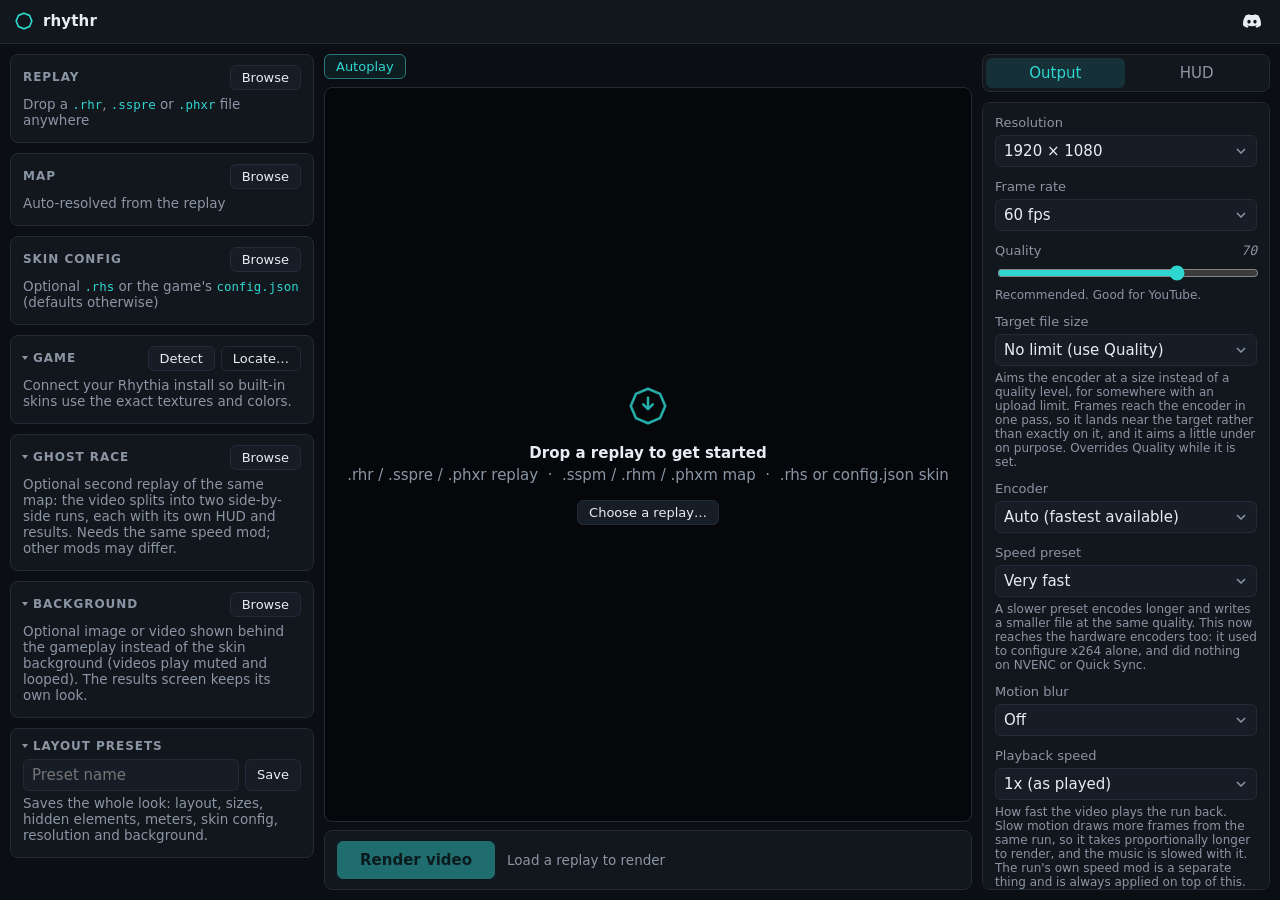
==== commit fc80a482: "Merge discord-button into next: a Discord button in the top bar Co-Authored-By: Claude Fable 5.2 <no" ====
--- a/crates/gui/ui/index.html
+++ b/crates/gui/ui/index.html
@@ -16,7 +16,16 @@
       <span>rhythr</span>
       <span class="ver" id="app-ver"></span>
     </div>
-    <div id="topbar-info" class="muted"></div>
+    <div class="topbar-right">
+      <div id="topbar-info" class="muted"></div>
+      <button class="icon-btn discord" id="btn-discord"
+              title="Join the rhythr Discord server (opens in your browser)"
+              aria-label="Join the rhythr Discord server">
+        <svg viewBox="0 0 24 24" width="18" height="18" aria-hidden="true">
+          <path fill="currentColor" d="M20.317 4.3698a19.7913 19.7913 0 00-4.8851-1.5152.0741.0741 0 00-.0785.0371c-.211.3753-.4447.8648-.6083 1.2495-1.8447-.2762-3.68-.2762-5.4868 0-.1636-.3933-.4058-.8742-.6177-1.2495a.077.077 0 00-.0785-.037 19.7363 19.7363 0 00-4.8852 1.515.0699.0699 0 00-.0321.0277C.5334 9.0458-.319 13.5799.0992 18.0578a.0824.0824 0 00.0312.0561c2.0528 1.5076 4.0413 2.4228 5.9929 3.0294a.0777.0777 0 00.0842-.0276c.4616-.6304.8731-1.2952 1.226-1.9942a.076.076 0 00-.0416-.1057c-.6528-.2476-1.2743-.5495-1.8722-.8923a.077.077 0 01-.0076-.1277c.1258-.0943.2517-.1923.3718-.2914a.0743.0743 0 01.0776-.0105c3.9278 1.7933 8.18 1.7933 12.0614 0a.0739.0739 0 01.0785.0095c.1202.099.246.1981.3728.2924a.077.077 0 01-.0066.1276 12.2986 12.2986 0 01-1.873.8914.0766.0766 0 00-.0407.1067c.3604.698.7719 1.3628 1.225 1.9932a.076.076 0 00.0842.0286c1.961-.6067 3.9495-1.5219 6.0023-3.0294a.077.077 0 00.0313-.0552c.5004-5.177-.8382-9.6739-3.5485-13.6604a.061.061 0 00-.0312-.0286zM8.02 15.3312c-1.1825 0-2.1569-1.0857-2.1569-2.419 0-1.3332.9555-2.4189 2.157-2.4189 1.2108 0 2.1757 1.0952 2.1568 2.419 0 1.3332-.9555 2.4189-2.1569 2.4189zm7.9748 0c-1.1825 0-2.1569-1.0857-2.1569-2.419 0-1.3332.9554-2.4189 2.1569-2.4189 1.2108 0 2.1757 1.0952 2.1568 2.419 0 1.3332-.946 2.4189-2.1568 2.4189Z"/>
+        </svg>
+      </button>
+    </div>
   </header>
 
   <main id="layout">
@@ -149,6 +158,7 @@
           <div class="ap-head">
             <h3>Exported maps</h3>
             <span class="ap-actions">
+              <button class="btn small" id="ap-file" type="button" title="Use any map file for Autoplay: .sspm, .rhm, .phxm or objects.phxmo">Choose a map file…</button>
               <button class="btn small ghost" id="ap-howto" type="button">How do I export?</button>
               <button class="btn small ghost" id="ap-open" type="button">Open folder</button>
               <button class="btn small ghost" id="ap-refresh" type="button">Refresh</button>
@@ -161,8 +171,9 @@
             <ol><li>Right-click the map</li><li>Export</li><li>Come back here, it is in the list</li></ol>
           </div>
           <div class="ap-search"><input type="text" id="ap-search" placeholder="Search title, artist or mapper" aria-label="Search maps" spellcheck="false" /></div>
+          <div class="ap-loaded" id="ap-loaded" hidden></div>
           <div class="ap-list" id="ap-list"></div>
-          <div class="ap-empty" id="ap-empty" hidden>No exported maps yet. In the game, right-click a map and choose Export; it appears here on its own.</div>
+          <div class="ap-empty" id="ap-empty" hidden>No exported maps yet. In the game, right-click a map and choose Export; it appears here on its own. Any other map file works too: press Choose a map file, or drop it here.</div>
           <div class="ap-foot"><span id="ap-count"></span><span>Newest first · Enter picks the first · Esc closes</span></div>
         </div>
         <div id="dropzone">
@@ -172,9 +183,16 @@
             <path d="M12 7.5v6.2m0 0-2.6-2.6m2.6 2.6 2.6-2.6" fill="none"
                   stroke="currentColor" stroke-width="1.4" stroke-linecap="round"/>
           </svg>
-          <p><strong>Drop a replay to get started</strong></p>
-          <p class="muted">.rhr / .sspre / .phxr replay &nbsp;·&nbsp; .sspm / .rhm / .phxm map &nbsp;·&nbsp; .rhs or config.json skin</p>
-          <button class="btn small" id="btn-drop-open" type="button">Choose a replay…</button>
+          <div id="drop-start">
+            <p><strong>Drop a replay to get started</strong></p>
+            <p class="muted">.rhr / .sspre / .phxr replay &nbsp;·&nbsp; .sspm / .rhm / .phxm map &nbsp;·&nbsp; .rhs or config.json skin</p>
+            <button class="btn small" id="btn-drop-open" type="button">Choose a replay…</button>
+          </div>
+          <div id="drop-needmap" hidden>
+            <p><strong>This replay needs its map</strong></p>
+            <p class="muted" id="drop-needmap-text"></p>
+            <button class="btn small" id="btn-drop-map" type="button">Choose the map…</button>
+          </div>
         </div>
         <img id="preview-img" alt="" hidden />
         <div id="preview-msg" hidden></div>
@@ -267,7 +285,7 @@
         <div class="ap-fixed"><span>Player name</span><span class="mono">Autoplay</span></div>
         <div class="ap-fixed"><span>Accuracy</span><span class="mono">100.00%, full combo</span></div>
         <div class="ap-note" id="ap-note" hidden></div>
-        <div class="ap-note"><b>Marked as autoplay.</b> Every autoplay render carries a hidden mark that survives re-encoding and a metadata tag; neither can be switched off. The banner across the top is yours to keep or drop.</div>
+        <div class="ap-note"><b>Marked as autoplay.</b> Every autoplay render carries a metadata tag in its file. The banner across the top is yours to keep or drop.</div>
       </div>
 
       <div class="tab-page" id="tab-output">
--- a/crates/gui/ui/style.css
+++ b/crates/gui/ui/style.css
@@ -62,7 +62,18 @@
 }
 .brand { display: flex; align-items: center; gap: 9px; font-weight: 600; letter-spacing: 0.01em; }
 .brand .ver { color: var(--muted); font-weight: 400; font-size: var(--fs-sm); }
-#topbar-info { font-size: var(--fs-sm); }
+.topbar-right { display: flex; align-items: center; gap: 0.8rem; min-width: 0; }
+#topbar-info { font-size: var(--fs-sm); min-width: 0; }
+/* A bare icon at the end of the top bar. The Discord mark stays in its own
+   colours: white at rest, white on the brand's blue under the pointer. */
+.icon-btn {
+  display: inline-flex; align-items: center; justify-content: center;
+  flex: none; width: 1.8667rem; height: 1.8667rem; padding: 0;
+  color: var(--text); background: transparent;
+  border: 1px solid transparent; border-radius: var(--radius-sm); cursor: pointer;
+}
+.icon-btn:hover { background: var(--panel-2); border-color: var(--border); }
+.icon-btn.discord:hover { color: #fff; background: #5865f2; border-color: #5865f2; }
 
 #layout {
   display: grid;
@@ -182,6 +193,12 @@
 #dropzone p { margin: 4px 0; }
 #dropzone button { margin-top: 12px; }
 #dropzone strong { color: var(--text); font-weight: 600; }
+#drop-needmap-text { max-width: 36rem; margin: 4px auto; padding: 0 12px; }
+#map-body .hint b { overflow-wrap: anywhere; }
+#drop-needmap-text b {
+  color: var(--text); font-weight: 600; overflow-wrap: anywhere;
+  user-select: text; -webkit-user-select: text;
+}
 
 #preview-msg {
   position: absolute; inset: auto 0 0 0; padding: 6px 10px;
@@ -266,6 +283,7 @@
 /* Tabs, HUD switches, rail rows and menu items are not .btn, and a keyboard
    user has to be able to see them just the same. */
 .btn:focus-visible,
+.icon-btn:focus-visible,
 .tab:focus-visible,
 .hud-row:focus-visible,
 .card.optional .card-head h2:focus-visible,
@@ -545,6 +563,9 @@
 .ap-search { padding: 8px 12px; border-bottom: 1px solid var(--border); }
 .ap-search input { width: 100%; }
 .ap-list { overflow: auto; flex: 1; min-height: 0; }
+/* The map that is loaded for a replay right now, offered above the list. */
+.ap-loaded { border-bottom: 1px solid var(--border); }
+.ap-loaded[hidden] { display: none; }
 .ap-row {
   display: grid; grid-template-columns: minmax(0, 1fr) auto; gap: 2px 12px; width: 100%;
   text-align: left; padding: 8px 12px; background: transparent; border: 0;
